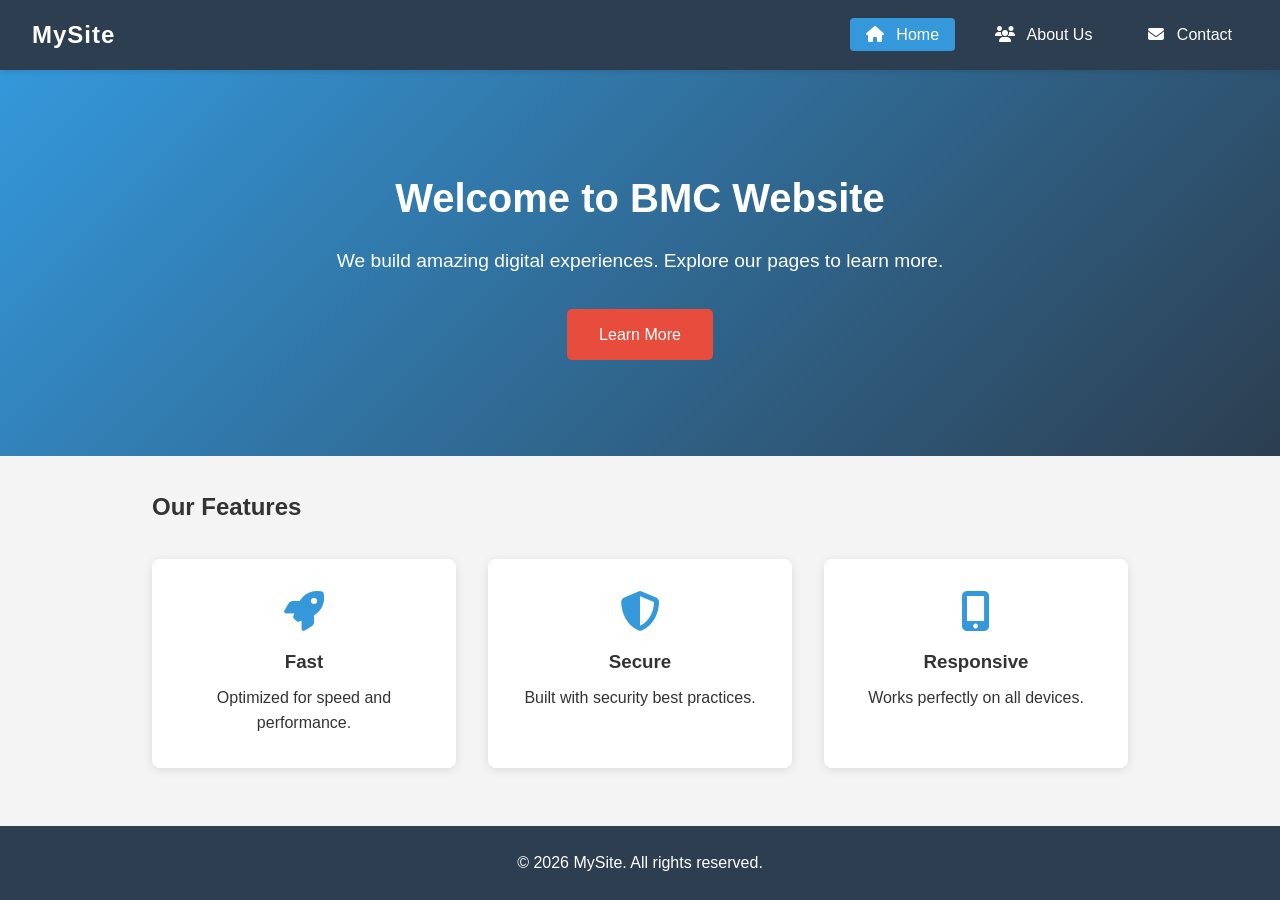
==== index.html @ c235a570 "Initial commit" ====
<!DOCTYPE html>
<html lang="en">
<head>
    <meta charset="UTF-8">
    <meta name="viewport" content="width=device-width, initial-scale=1.0">
    <title>Home | Web App</title>
    <link rel="stylesheet" href="style.css">
    <link rel="stylesheet" href="https://cdnjs.cloudflare.com/ajax/libs/font-awesome/6.4.0/css/all.min.css">
</head>
<body>

    <nav class="navbar">
        <div class="logo">MySite</div>
        <ul class="nav-links">
            <li><a href="index.html" class="active"><i class="fas fa-home"></i> Home</a></li>
            <li><a href="about.html"><i class="fas fa-users"></i> About Us</a></li>
            <li><a href="contact.html"><i class="fas fa-envelope"></i> Contact</a></li>
        </ul>
        <div class="hamburger">
            <i class="fas fa-bars"></i>
        </div>
    </nav>

    <!-- Hero Section -->
    <header class="hero">
        <div class="hero-content">
            <h1>Welcome to BMC Website</h1>
            <p>We build amazing digital experiences. Explore our pages to learn more.</p>
            <a href="about.html" class="btn">Learn More</a>
        </div>
    </header>

    <section class="container">
        <h2>Our Features</h2>
        <div class="features">
            <div class="feature-card">
                <i class="fas fa-rocket"></i>
                <h3>Fast</h3>
                <p>Optimized for speed and performance.</p>
            </div>
            <div class="feature-card">
                <i class="fas fa-shield-alt"></i>
                <h3>Secure</h3>
                <p>Built with security best practices.</p>
            </div>
            <div class="feature-card">
                <i class="fas fa-mobile-alt"></i>
                <h3>Responsive</h3>
                <p>Works perfectly on all devices.</p>
            </div>
        </div>
    </section>

    <footer>
        <p>&copy; 2026 MySite. All rights reserved.</p>
    </footer>

    <script src="script.js"></script>
</body>
</html>
---- style.css ----
/* --- Reset & Base Styles --- */
* {
    margin: 0;
    padding: 0;
    box-sizing: border-box;
}

body {
    font-family: 'Segoe UI', Tahoma, Geneva, Verdana, sans-serif;
    line-height: 1.6;
    color: #333;
    background-color: #f4f4f4;
    display: flex;
    flex-direction: column;
    min-height: 100vh;
}

/* --- Navigation Bar (Flexbox) --- */
.navbar {
    display: flex;
    justify-content: space-between;
    align-items: center;
    background-color: #2c3e50;
    color: #fff;
    padding: 1rem 2rem;
    position: sticky;
    top: 0;
    z-index: 1000;
    box-shadow: 0 2px 5px rgba(0,0,0,0.1);
}

.logo {
    font-size: 1.5rem;
    font-weight: bold;
    letter-spacing: 1px;
}

.nav-links {
    display: flex;
    list-style: none;
    gap: 1.5rem;
}

.nav-links a {
    color: #fff;
    text-decoration: none;
    font-size: 1rem;
    transition: color 0.3s ease;
    padding: 0.5rem 1rem;
    border-radius: 4px;
}

.nav-links a:hover,
.nav-links a.active {
    background-color: #3498db;
    color: #fff;
}

.nav-links i {
    margin-right: 8px;
}

.hamburger {
    display: none;
    cursor: pointer;
    font-size: 1.5rem;
}

/* --- Hero Section --- */
.hero {
    background: linear-gradient(135deg, #3498db, #2c3e50);
    color: #fff;
    text-align: center;
    padding: 6rem 2rem;
}

.hero h1 {
    font-size: 2.5rem;
    margin-bottom: 1rem;
}

.hero p {
    font-size: 1.2rem;
    margin-bottom: 2rem;
}

.btn {
    display: inline-block;
    background-color: #e74c3c;
    color: #fff;
    padding: 0.8rem 2rem;
    text-decoration: none;
    border-radius: 5px;
    border: none;
    font-size: 1rem;
    cursor: pointer;
    transition: background 0.3s ease;
}

.btn:hover {
    background-color: #c0392b;
}

/* --- Main Container & Layout (Flexbox/Grid) --- */
.container {
    max-width: 1100px;
    margin: 2rem auto;
    padding: 0 2rem;
    flex: 1; /* Pushes footer down */
}

.container h1 {
    text-align: center;
    margin-bottom: 1rem;
    color: #2c3e50;
}

.lead {
    text-align: center;
    margin-bottom: 2rem;
    color: #555;
}

.features {
    display: flex;
    justify-content: space-between;
    gap: 2rem;
    margin-top: 2rem;
}

.feature-card {
    background: #fff;
    padding: 2rem;
    border-radius: 8px;
    box-shadow: 0 2px 10px rgba(0,0,0,0.1);
    text-align: center;
    flex: 1;
    transition: transform 0.3s ease;
}

.feature-card:hover {
    transform: translateY(-5px);
}

.feature-card i {
    font-size: 2.5rem;
    color: #3498db;
    margin-bottom: 1rem;
}

.feature-card h3 {
    margin-bottom: 0.5rem;
}

/* --- Team Grid (CSS Grid) --- */
.team-grid {
    display: grid;
    grid-template-columns: repeat(auto-fit, minmax(200px, 1fr));
    gap: 2rem;
    margin-top: 2rem;
}

.team-member {
    background: #fff;
    padding: 2rem;
    border-radius: 8px;
    box-shadow: 0 2px 10px rgba(0,0,0,0.1);
    text-align: center;
}

.team-member i {
    font-size: 4rem;
    color: #2c3e50;
    margin-bottom: 1rem;
}

/* --- Contact Form --- */
.contact-form {
    max-width: 600px;
    margin: 0 auto;
    background: #fff;
    padding: 2rem;
    border-radius: 8px;
    box-shadow: 0 2px 10px rgba(0,0,0,0.1);
}

.form-group {
    margin-bottom: 1.5rem;
}

.form-group label {
    display: block;
    margin-bottom: 0.5rem;
    font-weight: bold;
}

.form-group label i {
    margin-right: 8px;
    color: #3498db;
}

.form-group input,
.form-group textarea {
    width: 100%;
    padding: 0.8rem;
    border: 1px solid #ddd;
    border-radius: 4px;
    font-size: 1rem;
}

.form-group input:focus,
.form-group textarea:focus {
    outline: none;
    border-color: #3498db;
    box-shadow: 0 0 5px rgba(52, 152, 219, 0.3);
}

.status-message {
    margin-top: 1rem;
    text-align: center;
    font-weight: bold;
}

.status-message.success {
    color: #27ae60;
}

.status-message.error {
    color: #e74c3c;
}

/* --- Footer --- */
footer {
    background-color: #2c3e50;
    color: #fff;
    text-align: center;
    padding: 1.5rem;
    margin-top: auto;
}

/* --- Responsive Design --- */
@media (max-width: 768px) {
    .nav-links {
        display: none;
        flex-direction: column;
        width: 100%;
        background-color: #2c3e50;
        position: absolute;
        top: 60px;
        left: 0;
        padding: 1rem 0;
        text-align: center;
    }

    .nav-links.active {
        display: flex;
    }

    .hamburger {
        display: block;
    }

    .features {
        flex-direction: column;
    }
}
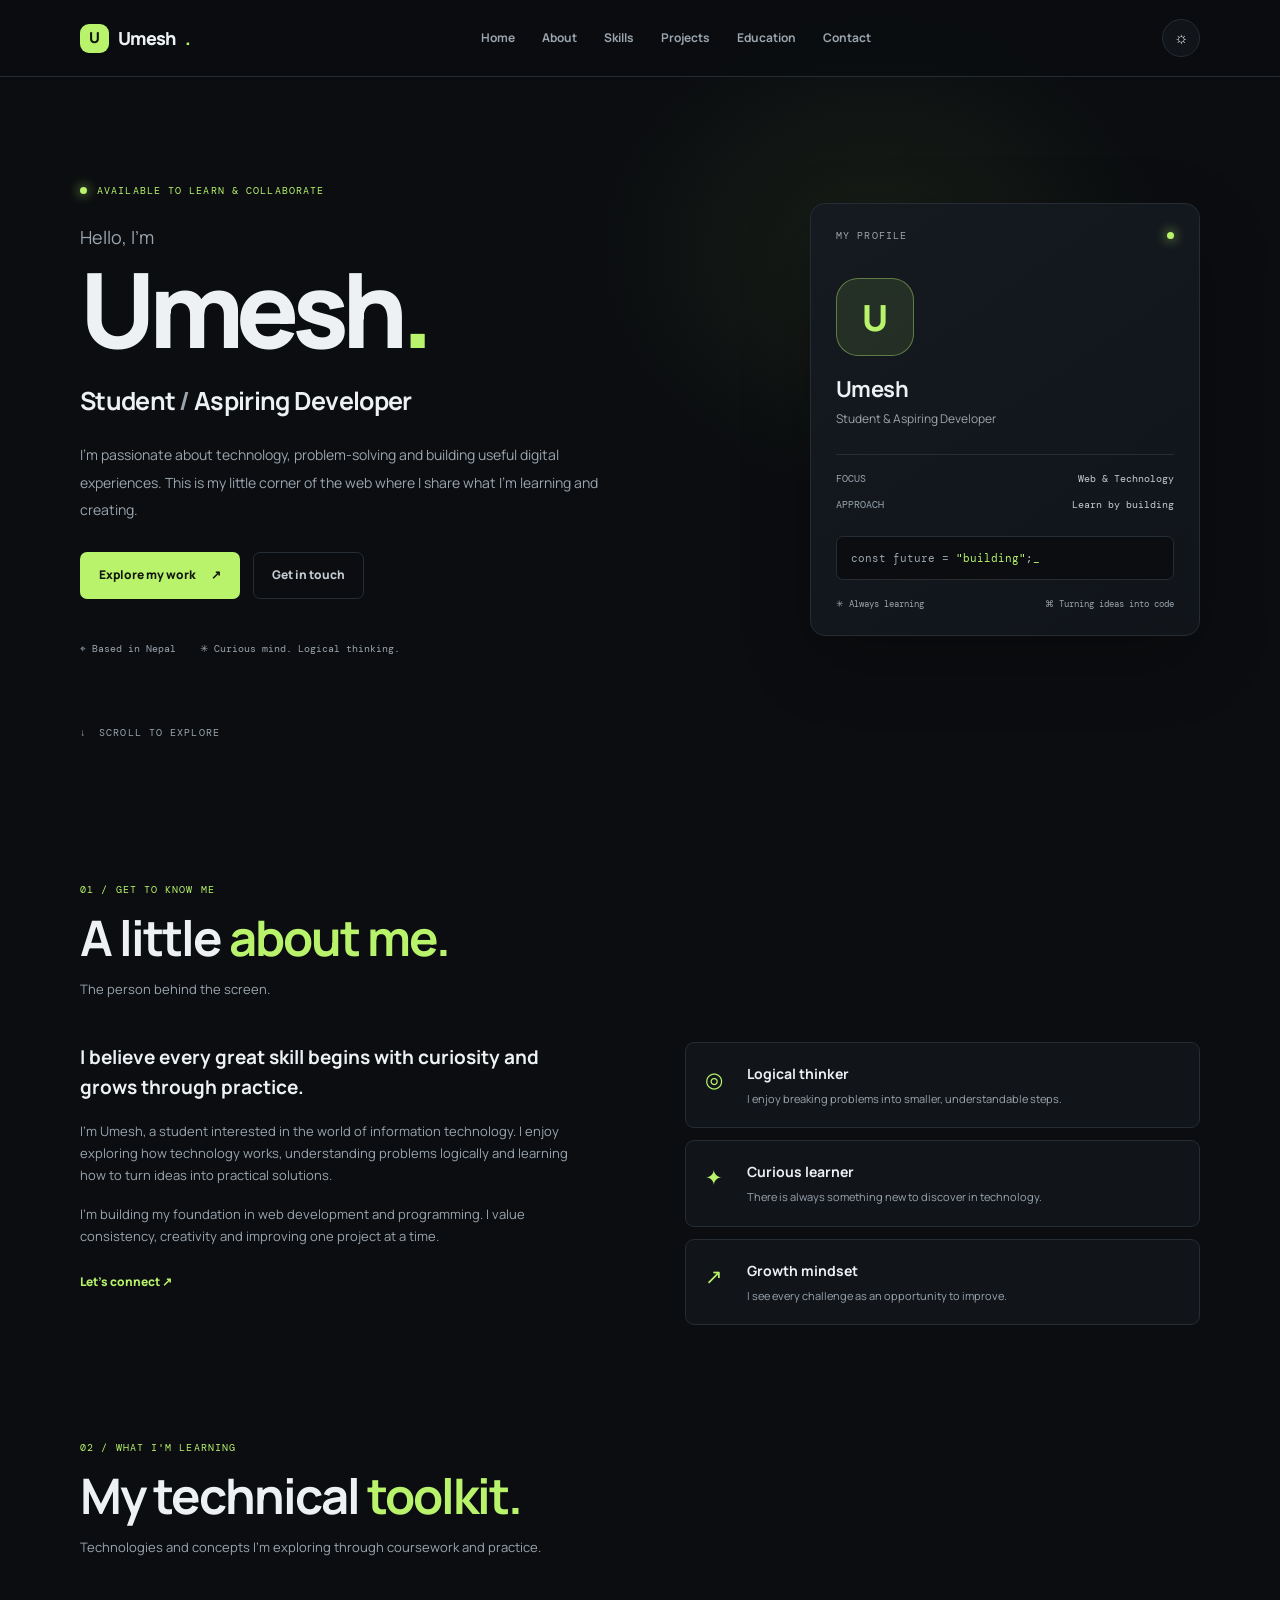
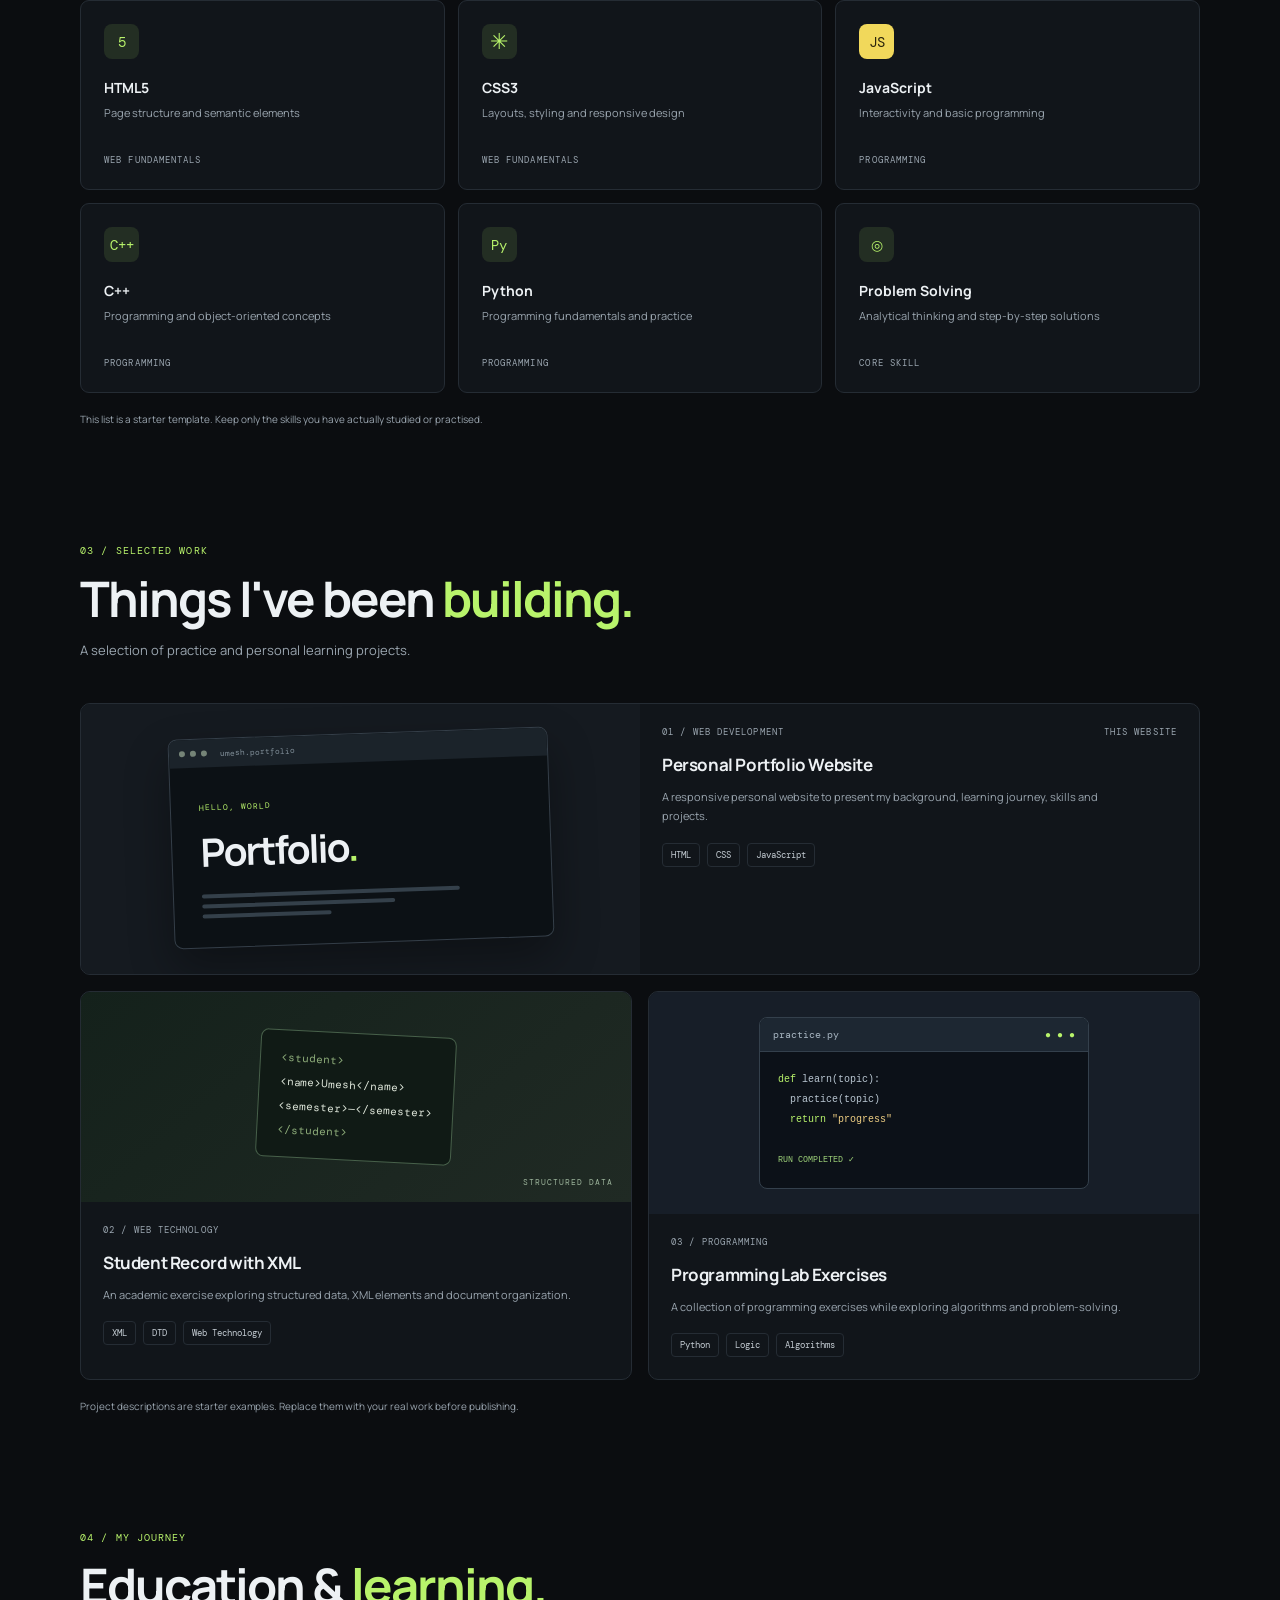
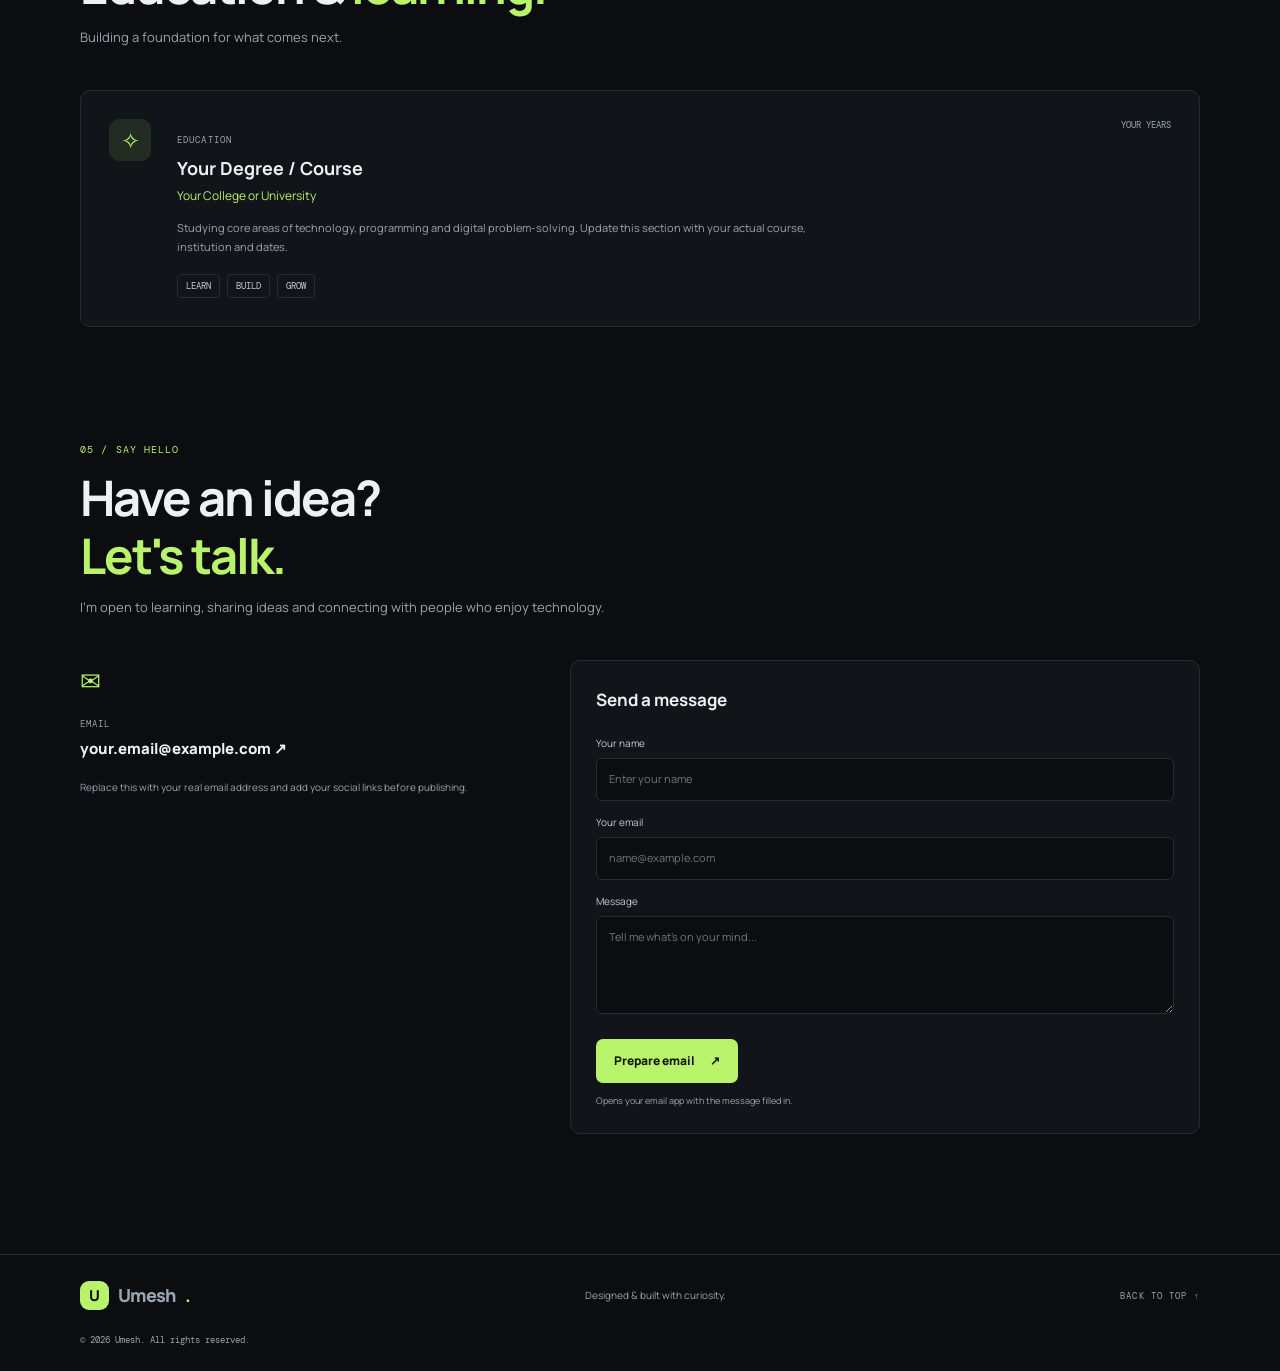
==== commit a2068417: "Initial commit" ====
--- a/index.html
+++ b/index.html
@@ -1,60 +1,124 @@
 <!DOCTYPE html>
 <html lang="en">
 <head>
-    <meta charset="UTF-8">
-    <meta name="viewport" content="width=device-width, initial-scale=1.0">
-    <title>Home | Web App</title>
-    <link rel="stylesheet" href="style.css">
-    <link rel="stylesheet" href="https://cdnjs.cloudflare.com/ajax/libs/font-awesome/6.4.0/css/all.min.css">
+  <meta charset="UTF-8">
+  <meta name="viewport" content="width=device-width, initial-scale=1.0">
+  <meta name="description" content="Umesh's personal portfolio — student, creator and aspiring developer.">
+  <title>Umesh | Personal Portfolio</title>
+  <link rel="preconnect" href="https://fonts.googleapis.com">
+  <link rel="preconnect" href="https://fonts.gstatic.com" crossorigin>
+  <link href="https://fonts.googleapis.com/css2?family=DM+Mono:wght@400;500&family=Manrope:wght@400;500;600;700;800&display=swap" rel="stylesheet">
+  <link rel="stylesheet" href="style.css">
+  <script src="script.js" defer></script>
 </head>
 <body>
+  <div class="page-glow"></div>
+  <header class="site-header">
+    <nav class="nav container" aria-label="Main navigation">
+      <a class="brand" href="#home"><span class="brand-mark">U</span> Umesh<span class="brand-dot">.</span></a>
+      <button class="menu-toggle" id="menuToggle" aria-label="Open navigation" aria-expanded="false">☰</button>
+      <div class="nav-links" id="navLinks">
+        <a href="#home">Home</a><a href="#about">About</a><a href="#skills">Skills</a>
+        <a href="#projects">Projects</a><a href="#education">Education</a><a href="#contact">Contact</a>
+      </div>
+      <button class="theme-toggle" id="themeToggle" aria-label="Toggle color theme">☼</button>
+    </nav>
+  </header>
 
-    <nav class="navbar">
-        <div class="logo">MySite</div>
-        <ul class="nav-links">
-            <li><a href="index.html" class="active"><i class="fas fa-home"></i> Home</a></li>
-            <li><a href="about.html"><i class="fas fa-users"></i> About Us</a></li>
-            <li><a href="contact.html"><i class="fas fa-envelope"></i> Contact</a></li>
-        </ul>
-        <div class="hamburger">
-            <i class="fas fa-bars"></i>
+  <main>
+    <section class="hero section container" id="home">
+      <div class="hero-copy">
+        <p class="eyebrow"><span class="status-dot"></span> AVAILABLE TO LEARN & COLLABORATE</p>
+        <p class="hello">Hello, I'm</p>
+        <h1>Umesh<span class="accent">.</span></h1>
+        <h2>Student <span class="muted">/</span> Aspiring Developer</h2>
+        <p class="hero-description">I'm passionate about technology, problem-solving and building useful digital experiences. This is my little corner of the web where I share what I'm learning and creating.</p>
+        <div class="hero-actions">
+          <a class="button button-primary" href="#projects">Explore my work <span>↗</span></a>
+          <a class="button button-quiet" href="#contact">Get in touch</a>
         </div>
-    </nav>
-
-    <!-- Hero Section -->
-    <header class="hero">
-        <div class="hero-content">
-            <h1>Welcome to BMC Website</h1>
-            <p>We build amazing digital experiences. Explore our pages to learn more.</p>
-            <a href="about.html" class="btn">Learn More</a>
-        </div>
-    </header>
-
-    <section class="container">
-        <h2>Our Features</h2>
-        <div class="features">
-            <div class="feature-card">
-                <i class="fas fa-rocket"></i>
-                <h3>Fast</h3>
-                <p>Optimized for speed and performance.</p>
-            </div>
-            <div class="feature-card">
-                <i class="fas fa-shield-alt"></i>
-                <h3>Secure</h3>
-                <p>Built with security best practices.</p>
-            </div>
-            <div class="feature-card">
-                <i class="fas fa-mobile-alt"></i>
-                <h3>Responsive</h3>
-                <p>Works perfectly on all devices.</p>
-            </div>
-        </div>
+        <div class="hero-meta"><span>⌖ Based in Nepal</span><span>✳ Curious mind. Logical thinking.</span></div>
+      </div>
+      <div class="profile-card">
+        <div class="card-top"><span>MY PROFILE</span><span class="live-dot"></span></div>
+        <div class="avatar">U</div>
+        <h3>Umesh</h3><p class="profile-role">Student & Aspiring Developer</p>
+        <div class="profile-rule"></div>
+        <div class="profile-detail"><span>FOCUS</span><strong>Web & Technology</strong></div>
+        <div class="profile-detail"><span>APPROACH</span><strong>Learn by building</strong></div>
+        <div class="code-note"><span class="code-muted">const future = </span><span class="code-green">"building"</span><span>;</span><i>_</i></div>
+        <div class="profile-footer"><span>✳ Always learning</span><span>⌘ Turning ideas into code</span></div>
+      </div>
+      <a class="scroll-cue" href="#about">↓ <span>SCROLL TO EXPLORE</span></a>
     </section>
 
-    <footer>
-        <p>&copy; 2026 MySite. All rights reserved.</p>
-    </footer>
+    <section class="section container" id="about">
+      <div class="section-heading"><p class="eyebrow">01 / GET TO KNOW ME</p><h2>A little <span class="accent">about me.</span></h2><p class="section-subtitle">The person behind the screen.</p></div>
+      <div class="about-grid">
+        <div class="about-copy"><p class="lead">I believe every great skill begins with curiosity and grows through practice.</p>
+          <p>I'm Umesh, a student interested in the world of information technology. I enjoy exploring how technology works, understanding problems logically and learning how to turn ideas into practical solutions.</p>
+          <p>I'm building my foundation in web development and programming. I value consistency, creativity and improving one project at a time.</p>
+          <a class="text-link" href="#contact">Let's connect ↗</a>
+        </div>
+        <div class="values">
+          <article class="value-card"><span class="value-icon">◎</span><div><h3>Logical thinker</h3><p>I enjoy breaking problems into smaller, understandable steps.</p></div></article>
+          <article class="value-card"><span class="value-icon">✦</span><div><h3>Curious learner</h3><p>There is always something new to discover in technology.</p></div></article>
+          <article class="value-card"><span class="value-icon">↗</span><div><h3>Growth mindset</h3><p>I see every challenge as an opportunity to improve.</p></div></article>
+        </div>
+      </div>
+    </section>
 
-    <script src="script.js"></script>
+    <section class="section container" id="skills">
+      <div class="section-heading"><p class="eyebrow">02 / WHAT I'M LEARNING</p><h2>My technical <span class="accent">toolkit.</span></h2><p class="section-subtitle">Technologies and concepts I'm exploring through coursework and practice.</p></div>
+      <div class="skills-grid">
+        <article class="skill-card"><span class="skill-symbol">5</span><h3>HTML5</h3><p>Page structure and semantic elements</p><span class="skill-type">WEB FUNDAMENTALS</span></article>
+        <article class="skill-card"><span class="skill-symbol css-symbol">✳</span><h3>CSS3</h3><p>Layouts, styling and responsive design</p><span class="skill-type">WEB FUNDAMENTALS</span></article>
+        <article class="skill-card"><span class="skill-symbol js-symbol">JS</span><h3>JavaScript</h3><p>Interactivity and basic programming</p><span class="skill-type">PROGRAMMING</span></article>
+        <article class="skill-card"><span class="skill-symbol">C++</span><h3>C++</h3><p>Programming and object-oriented concepts</p><span class="skill-type">PROGRAMMING</span></article>
+        <article class="skill-card"><span class="skill-symbol">Py</span><h3>Python</h3><p>Programming fundamentals and practice</p><span class="skill-type">PROGRAMMING</span></article>
+        <article class="skill-card"><span class="skill-symbol">◎</span><h3>Problem Solving</h3><p>Analytical thinking and step-by-step solutions</p><span class="skill-type">CORE SKILL</span></article>
+      </div>
+      <p class="small-note">This list is a starter template. Keep only the skills you have actually studied or practised.</p>
+    </section>
+
+    <section class="section container" id="projects">
+      <div class="section-heading"><p class="eyebrow">03 / SELECTED WORK</p><h2>Things I've been <span class="accent">building.</span></h2><p class="section-subtitle">A selection of practice and personal learning projects.</p></div>
+      <div class="projects-grid">
+        <article class="project-card project-feature">
+          <div class="project-visual portfolio-visual"><div class="visual-window"><div class="window-bar"><i></i><i></i><i></i><span>umesh.portfolio</span></div><div class="visual-content"><span>HELLO, WORLD</span><strong>Portfolio<span class="accent">.</span></strong><div class="visual-lines"><i></i><i></i><i></i></div></div></div></div>
+          <div class="project-info"><div class="project-kicker"><span>01 / WEB DEVELOPMENT</span><span>THIS WEBSITE</span></div><h3>Personal Portfolio Website</h3><p>A responsive personal website to present my background, learning journey, skills and projects.</p><div class="tags"><span>HTML</span><span>CSS</span><span>JavaScript</span></div></div>
+        </article>
+        <article class="project-card">
+          <div class="project-visual data-visual"><div class="data-sheet"><span>&lt;student&gt;</span><b>&lt;name&gt;Umesh&lt;/name&gt;</b><b>&lt;semester&gt;—&lt;/semester&gt;</b><span>&lt;/student&gt;</span></div><span class="visual-label">STRUCTURED DATA</span></div>
+          <div class="project-info"><div class="project-kicker"><span>02 / WEB TECHNOLOGY</span></div><h3>Student Record with XML</h3><p>An academic exercise exploring structured data, XML elements and document organization.</p><div class="tags"><span>XML</span><span>DTD</span><span>Web Technology</span></div></div>
+        </article>
+        <article class="project-card">
+          <div class="project-visual code-visual"><div class="terminal"><div class="terminal-head">practice.py <span>● ● ●</span></div><code><em>def</em> learn(topic):<br>&nbsp;&nbsp;practice(topic)<br>&nbsp;&nbsp;<em>return</em> <b>"progress"</b><br><br><small>RUN COMPLETED ✓</small></code></div></div>
+          <div class="project-info"><div class="project-kicker"><span>03 / PROGRAMMING</span></div><h3>Programming Lab Exercises</h3><p>A collection of programming exercises while exploring algorithms and problem-solving.</p><div class="tags"><span>Python</span><span>Logic</span><span>Algorithms</span></div></div>
+        </article>
+      </div>
+      <p class="small-note">Project descriptions are starter examples. Replace them with your real work before publishing.</p>
+    </section>
+
+    <section class="section container" id="education">
+      <div class="section-heading"><p class="eyebrow">04 / MY JOURNEY</p><h2>Education & <span class="accent">learning.</span></h2><p class="section-subtitle">Building a foundation for what comes next.</p></div>
+      <article class="education-card"><div class="education-icon">✧</div><div><span class="skill-type">EDUCATION</span><h3>Your Degree / Course</h3><p class="education-place">Your College or University</p><p>Studying core areas of technology, programming and digital problem-solving. Update this section with your actual course, institution and dates.</p><div class="tags"><span>LEARN</span><span>BUILD</span><span>GROW</span></div></div><span class="education-date">YOUR YEARS</span></article>
+    </section>
+
+    <section class="section container contact-section" id="contact">
+      <div class="section-heading"><p class="eyebrow">05 / SAY HELLO</p><h2>Have an idea?<br><span class="accent">Let's talk.</span></h2><p class="section-subtitle">I'm open to learning, sharing ideas and connecting with people who enjoy technology.</p></div>
+      <div class="contact-grid">
+        <div class="contact-copy"><div class="mail-icon">✉</div><span class="skill-type">EMAIL</span><a class="email-link" href="mailto:your.email@example.com">your.email@example.com ↗</a><p class="small-note">Replace this with your real email address and add your social links before publishing.</p></div>
+        <form class="contact-form" id="contactForm"><h3>Send a message</h3>
+          <label for="name">Your name</label><input id="name" name="name" type="text" placeholder="Enter your name" required>
+          <label for="email">Your email</label><input id="email" name="email" type="email" placeholder="name@example.com" required>
+          <label for="message">Message</label><textarea id="message" name="message" rows="4" placeholder="Tell me what's on your mind..." required></textarea>
+          <button class="button button-primary" type="submit">Prepare email <span>↗</span></button><p class="form-note" id="formNote">Opens your email app with the message filled in.</p>
+        </form>
+      </div>
+    </section>
+  </main>
+
+  <footer class="footer"><div class="container footer-inner"><a class="brand" href="#home"><span class="brand-mark">U</span> Umesh<span class="brand-dot">.</span></a><span>Designed & built with curiosity.</span><a href="#home">BACK TO TOP ↑</a></div><div class="container copyright">© <span id="year"></span> Umesh. All rights reserved.</div></footer>
 </body>
 </html>
--- a/style.css
+++ b/style.css
@@ -1,266 +1,140 @@
-/* --- Reset & Base Styles --- */
-* {
-    margin: 0;
-    padding: 0;
-    box-sizing: border-box;
+ :root {
+  --bg:#0b0d10; --surface:#11151a; --surface-2:#151a20; --line:#252c34;
+  --text:#edf1f4; --muted:#9aa5af; --soft:#c4ccd3; --accent:#b8f36b;
+  --accent-2:#d8ff9f; --shadow:0 24px 70px rgba(0,0,0,.24);
 }
-
-body {
-    font-family: 'Segoe UI', Tahoma, Geneva, Verdana, sans-serif;
-    line-height: 1.6;
-    color: #333;
-    background-color: #f4f4f4;
-    display: flex;
-    flex-direction: column;
-    min-height: 100vh;
+[data-theme="light"] {
+  --bg:#f5f7f3; --surface:#fff; --surface-2:#edf1e9; --line:#dce3d7;
+  --text:#182018; --muted:#667166; --soft:#3f4b40; --accent:#5b8d23;
+  --accent-2:#416b13; --shadow:0 24px 70px rgba(30,50,20,.08);
 }
-
-/* --- Navigation Bar (Flexbox) --- */
-.navbar {
-    display: flex;
-    justify-content: space-between;
-    align-items: center;
-    background-color: #2c3e50;
-    color: #fff;
-    padding: 1rem 2rem;
-    position: sticky;
-    top: 0;
-    z-index: 1000;
-    box-shadow: 0 2px 5px rgba(0,0,0,0.1);
+*{box-sizing:border-box;margin:0;padding:0}
+html{scroll-behavior:smooth;scroll-padding-top:90px}
+body{background:var(--bg);color:var(--text);font-family:"Manrope",sans-serif;line-height:1.7;overflow-x:hidden;transition:background .25s,color .25s}
+a{color:inherit;text-decoration:none}
+button,input,textarea{font:inherit}
+.container{width:min(1120px,calc(100% - 48px));margin-inline:auto}
+.page-glow{position:absolute;z-index:-1;top:0;left:45%;width:600px;height:500px;background:radial-gradient(ellipse,rgba(184,243,107,.075),transparent 68%);pointer-events:none}
+.site-header{position:sticky;top:0;z-index:20;background:color-mix(in srgb,var(--bg) 86%,transparent);backdrop-filter:blur(16px);border-bottom:1px solid var(--line)}
+.nav{height:76px;display:flex;align-items:center;justify-content:space-between;gap:24px}
+.brand{font-size:18px;font-weight:800;letter-spacing:-.7px;display:flex;align-items:center;gap:9px}
+.brand-mark{width:29px;height:29px;border-radius:9px;background:var(--accent);color:#10150b;display:grid;place-items:center;font-size:15px}
+.brand-dot,.accent{color:var(--accent)}
+.nav-links{display:flex;gap:27px;color:var(--muted);font-size:12px;font-weight:700}
+.nav-links a:hover,.text-link:hover{color:var(--accent)}
+.theme-toggle,.menu-toggle{border:1px solid var(--line);background:var(--surface);color:var(--text);width:38px;height:38px;border-radius:50%;cursor:pointer}
+.menu-toggle{display:none;border-radius:10px}
+.section{padding-top:116px}
+.hero{min-height:690px;display:grid;grid-template-columns:1.15fr .85fr;align-items:center;gap:80px;position:relative;padding-top:95px;padding-bottom:100px}
+.eyebrow,.skill-type,.project-kicker,.card-top,.scroll-cue,.footer-inner>a:last-child{font:10px "DM Mono",monospace;letter-spacing:1.1px;color:var(--muted)}
+.eyebrow{display:flex;align-items:center;gap:10px;color:var(--accent);margin-bottom:25px}
+.status-dot,.live-dot{width:7px;height:7px;border-radius:50%;background:var(--accent);display:inline-block;box-shadow:0 0 12px var(--accent)}
+.hello{font-size:18px;color:var(--muted);margin-bottom:-10px}
+.hero h1{font-size:clamp(64px,9vw,104px);letter-spacing:-7px;line-height:1.25;font-weight:800}
+.hero h2{font-size:clamp(19px,2.4vw,25px);letter-spacing:-.7px;margin:7px 0 19px}
+.muted{color:var(--muted)}
+.hero-description{max-width:530px;color:var(--muted);font-size:14px;line-height:1.95}
+.hero-actions{display:flex;align-items:center;gap:13px;margin-top:29px}
+.button{display:inline-flex;align-items:center;justify-content:center;gap:15px;padding:12px 18px;border-radius:7px;font-size:12px;font-weight:800;cursor:pointer;border:1px solid transparent;transition:transform .2s,background .2s}
+.button:hover{transform:translateY(-2px)}
+.button-primary{background:var(--accent);color:#11170c}
+.button-primary:hover{background:var(--accent-2)}
+.button-quiet{border-color:var(--line);color:var(--soft)}
+.hero-meta{display:flex;gap:24px;flex-wrap:wrap;margin-top:43px;color:var(--muted);font:10px "DM Mono",monospace}
+.profile-card{max-width:390px;width:100%;justify-self:end;background:linear-gradient(145deg,var(--surface-2),var(--surface));border:1px solid var(--line);border-radius:15px;padding:25px;box-shadow:var(--shadow);position:relative}
+.card-top{display:flex;justify-content:space-between;align-items:center}
+.avatar{width:78px;height:78px;border:1px solid rgba(184,243,107,.4);background:rgba(184,243,107,.1);color:var(--accent);border-radius:22px;display:grid;place-items:center;font-size:36px;font-weight:800;margin:36px 0 15px}
+.profile-card h3{font-size:22px;letter-spacing:-.6px}
+.profile-role{font-size:12px;color:var(--muted)}
+.profile-rule{height:1px;background:var(--line);margin:25px 0 17px}
+.profile-detail{display:flex;justify-content:space-between;margin:13px 0;font:10px "DM Mono",monospace}
+.profile-detail span{color:var(--muted)}.profile-detail strong{font-weight:400;color:var(--soft)}
+.code-note{background:var(--bg);border:1px solid var(--line);border-radius:7px;padding:14px;margin-top:25px;font:11px "DM Mono",monospace;color:var(--soft)}
+.code-muted{color:var(--muted)}.code-green{color:var(--accent)}.code-note i{color:var(--accent);font-style:normal}
+.profile-footer{display:flex;justify-content:space-between;gap:8px;flex-wrap:wrap;margin-top:18px;color:var(--muted);font:9px "DM Mono",monospace}
+.scroll-cue{position:absolute;bottom:28px;left:0;display:flex;align-items:center;gap:12px}
+.section-heading{margin-bottom:42px}
+.section-heading h2{font-size:clamp(34px,5vw,49px);line-height:1.2;letter-spacing:-2px;margin:8px 0 10px}
+.section-heading .eyebrow{margin-bottom:13px}
+.section-subtitle{color:var(--muted);font-size:13px}
+.about-grid{display:grid;grid-template-columns:1fr 1fr;gap:90px}
+.about-copy p{color:var(--muted);font-size:13px;margin-bottom:17px;max-width:520px}
+.about-copy .lead{font-size:19px;color:var(--text);font-weight:700;line-height:1.6}
+.text-link{display:inline-block;color:var(--accent);font-size:12px;font-weight:800;margin-top:8px}
+.values{display:grid;gap:12px}
+.value-card{display:flex;gap:17px;align-items:flex-start;padding:19px;border:1px solid var(--line);border-radius:9px;background:var(--surface)}
+.value-icon{color:var(--accent);font-size:21px;width:25px}
+.value-card h3,.skill-card h3{font-size:14px;margin-bottom:4px}
+.value-card p,.skill-card p{font-size:11px;color:var(--muted)}
+.skills-grid{display:grid;grid-template-columns:repeat(3,1fr);gap:13px}
+.skill-card{padding:23px;border:1px solid var(--line);border-radius:9px;background:var(--surface);min-height:185px;transition:transform .2s,border-color .2s}
+.skill-card:hover,.project-card:hover{transform:translateY(-4px);border-color:color-mix(in srgb,var(--accent) 45%,var(--line))}
+.skill-symbol{width:35px;height:35px;display:grid;place-items:center;border-radius:8px;background:rgba(184,243,107,.11);color:var(--accent);font:14px "DM Mono",monospace;margin-bottom:17px}
+.css-symbol{font-size:22px}.js-symbol{background:#f1d85b;color:#29230b}
+.skill-card h3{font-size:14px}.skill-card p{min-height:35px}
+.skill-type{display:block;font-size:9px;margin-top:15px}
+.small-note{font-size:10px;color:var(--muted);margin-top:18px}
+.projects-grid{display:grid;grid-template-columns:1fr 1fr;gap:16px}
+.project-card{background:var(--surface);border:1px solid var(--line);border-radius:10px;overflow:hidden;transition:transform .2s,border-color .2s}
+.project-feature{grid-column:span 2;display:grid;grid-template-columns:1fr 1fr}
+.project-visual{min-height:210px;display:grid;place-items:center;background:var(--surface-2);padding:25px;overflow:hidden}
+.project-feature .project-visual{min-height:270px}
+.visual-window{width:90%;max-width:380px;border:1px solid #343e48;background:#0c1115;border-radius:9px;overflow:hidden;transform:rotate(-2deg);box-shadow:0 20px 45px #0005}
+.window-bar{height:28px;background:#1b232a;display:flex;align-items:center;gap:5px;padding:0 10px;color:#82909a;font:8px "DM Mono",monospace}
+.window-bar i{width:6px;height:6px;border-radius:50%;background:#758477}.window-bar span{margin-left:8px}
+.visual-content{padding:24px 28px 29px;color:#edf1f4}
+.visual-content>span{font:8px "DM Mono",monospace;color:#b8f36b;letter-spacing:1px}
+.visual-content strong{display:block;font-size:39px;letter-spacing:-2px}
+.visual-lines{display:grid;gap:6px;margin-top:10px}.visual-lines i{height:4px;background:#34404a;border-radius:3px;width:80%}.visual-lines i:nth-child(2){width:60%}.visual-lines i:nth-child(3){width:40%}
+.data-visual{background:linear-gradient(140deg,#14211b,#202a24);color:#b8f36b;position:relative}
+.data-sheet{display:grid;gap:10px;padding:20px;border:1px solid #47604a;border-radius:8px;background:#101a15;font:11px "DM Mono",monospace;transform:rotate(3deg)}
+.data-sheet b{font-weight:400;color:#e0e8dc}.data-sheet span{color:#8fae7b}
+.visual-label{position:absolute;bottom:15px;right:18px;font:8px "DM Mono",monospace;color:#9bb39a;letter-spacing:1px}
+.code-visual{background:#171e28}
+.terminal{width:100%;max-width:330px;background:#0c1118;border:1px solid #34404c;border-radius:8px;overflow:hidden;color:#b8c5d0;font:10px "DM Mono",monospace}
+.terminal-head{padding:10px 13px;background:#1d2732;color:#a8b6c2;border-bottom:1px solid #34404c}.terminal-head span{float:right;color:#b8f36b}
+.terminal code{display:block;padding:18px;line-height:2}.terminal em{color:#b8f36b;font-style:normal}.terminal b{color:#f0cf83;font-weight:400}.terminal small{color:#9ccf78}
+.project-info{padding:22px}
+.project-kicker{display:flex;justify-content:space-between;gap:10px;font-size:9px}
+.project-info h3{font-size:17px;margin:13px 0 7px;letter-spacing:-.4px}
+.project-info p{color:var(--muted);font-size:11px;line-height:1.8;max-width:480px}
+.tags{display:flex;gap:7px;flex-wrap:wrap;margin-top:17px}
+.tags span{font:9px "DM Mono",monospace;color:var(--soft);border:1px solid var(--line);padding:5px 8px;border-radius:4px}
+.education-card{border:1px solid var(--line);background:var(--surface);border-radius:10px;padding:28px;display:grid;grid-template-columns:48px 1fr auto;gap:20px;align-items:start}
+.education-icon{width:42px;height:42px;display:grid;place-items:center;border-radius:10px;background:rgba(184,243,107,.1);color:var(--accent);font-size:23px}
+.education-card h3{font-size:18px;margin:7px 0 2px}
+.education-place{font-size:12px;color:var(--accent);margin-bottom:13px}
+.education-card p:not(.education-place){font-size:11px;color:var(--muted);max-width:650px}
+.education-date{font:9px "DM Mono",monospace;color:var(--muted)}
+.contact-section{padding-bottom:120px}
+.contact-grid{display:grid;grid-template-columns:.8fr 1.2fr;gap:70px}
+.mail-icon{font-size:25px;color:var(--accent);margin-bottom:15px}
+.email-link{display:block;font-size:15px;font-weight:800;margin-top:6px}
+.contact-form{background:var(--surface);border:1px solid var(--line);border-radius:10px;padding:25px}
+.contact-form h3{font-size:17px;margin-bottom:20px}
+.contact-form label{display:block;font-size:10px;color:var(--soft);margin:13px 0 6px}
+.contact-form input,.contact-form textarea{width:100%;background:var(--bg);border:1px solid var(--line);border-radius:6px;padding:11px 12px;color:var(--text);font-size:11px;outline:none;resize:vertical}
+.contact-form input:focus,.contact-form textarea:focus{border-color:var(--accent)}
+.contact-form button{margin-top:16px;border:0}
+.form-note{font-size:9px;color:var(--muted);margin-top:10px}
+.footer{border-top:1px solid var(--line);padding:25px 0;color:var(--muted)}
+.footer-inner{display:flex;justify-content:space-between;align-items:center;gap:15px}
+.footer-inner>span{font-size:10px}.footer-inner>a:last-child{font-size:9px}
+.copyright{font:9px "DM Mono",monospace;margin-top:23px}
+@media(max-width:800px){
+ .nav-links{gap:14px;font-size:10px}.hero{gap:35px}.about-grid{gap:35px}
+ .skills-grid{grid-template-columns:repeat(2,1fr)}
 }
-
-.logo {
-    font-size: 1.5rem;
-    font-weight: bold;
-    letter-spacing: 1px;
+@media(max-width:640px){
+ .container{width:min(100% - 34px,520px)}.nav{height:66px}.menu-toggle{display:block;margin-left:auto}
+ .nav-links{display:none;position:absolute;top:65px;left:0;right:0;padding:18px 24px 22px;background:var(--surface);border-bottom:1px solid var(--line);flex-direction:column;gap:15px}
+ .nav-links.open{display:flex}.theme-toggle{width:36px;height:36px}
+ .hero{grid-template-columns:1fr;min-height:auto;padding-top:76px;padding-bottom:90px;gap:48px}
+ .hero h1{font-size:76px}.profile-card{justify-self:start;max-width:100%}.scroll-cue{bottom:25px}
+ .section{padding-top:82px}.about-grid,.contact-grid{grid-template-columns:1fr;gap:30px}
+ .skills-grid{gap:9px}.skill-card{padding:16px;min-height:175px}
+ .projects-grid{grid-template-columns:1fr}.project-feature{grid-column:auto;grid-template-columns:1fr}
+ .project-feature .project-visual{min-height:220px}.education-card{grid-template-columns:42px 1fr}.education-date{grid-column:2}
+ .contact-section{padding-bottom:85px}.footer-inner{flex-wrap:wrap}.footer-inner>span{order:3;width:100%}
 }
-
-.nav-links {
-    display: flex;
-    list-style: none;
-    gap: 1.5rem;
-}
-
-.nav-links a {
-    color: #fff;
-    text-decoration: none;
-    font-size: 1rem;
-    transition: color 0.3s ease;
-    padding: 0.5rem 1rem;
-    border-radius: 4px;
-}
-
-.nav-links a:hover,
-.nav-links a.active {
-    background-color: #3498db;
-    color: #fff;
-}
-
-.nav-links i {
-    margin-right: 8px;
-}
-
-.hamburger {
-    display: none;
-    cursor: pointer;
-    font-size: 1.5rem;
-}
-
-/* --- Hero Section --- */
-.hero {
-    background: linear-gradient(135deg, #3498db, #2c3e50);
-    color: #fff;
-    text-align: center;
-    padding: 6rem 2rem;
-}
-
-.hero h1 {
-    font-size: 2.5rem;
-    margin-bottom: 1rem;
-}
-
-.hero p {
-    font-size: 1.2rem;
-    margin-bottom: 2rem;
-}
-
-.btn {
-    display: inline-block;
-    background-color: #e74c3c;
-    color: #fff;
-    padding: 0.8rem 2rem;
-    text-decoration: none;
-    border-radius: 5px;
-    border: none;
-    font-size: 1rem;
-    cursor: pointer;
-    transition: background 0.3s ease;
-}
-
-.btn:hover {
-    background-color: #c0392b;
-}
-
-/* --- Main Container & Layout (Flexbox/Grid) --- */
-.container {
-    max-width: 1100px;
-    margin: 2rem auto;
-    padding: 0 2rem;
-    flex: 1; /* Pushes footer down */
-}
-
-.container h1 {
-    text-align: center;
-    margin-bottom: 1rem;
-    color: #2c3e50;
-}
-
-.lead {
-    text-align: center;
-    margin-bottom: 2rem;
-    color: #555;
-}
-
-.features {
-    display: flex;
-    justify-content: space-between;
-    gap: 2rem;
-    margin-top: 2rem;
-}
-
-.feature-card {
-    background: #fff;
-    padding: 2rem;
-    border-radius: 8px;
-    box-shadow: 0 2px 10px rgba(0,0,0,0.1);
-    text-align: center;
-    flex: 1;
-    transition: transform 0.3s ease;
-}
-
-.feature-card:hover {
-    transform: translateY(-5px);
-}
-
-.feature-card i {
-    font-size: 2.5rem;
-    color: #3498db;
-    margin-bottom: 1rem;
-}
-
-.feature-card h3 {
-    margin-bottom: 0.5rem;
-}
-
-/* --- Team Grid (CSS Grid) --- */
-.team-grid {
-    display: grid;
-    grid-template-columns: repeat(auto-fit, minmax(200px, 1fr));
-    gap: 2rem;
-    margin-top: 2rem;
-}
-
-.team-member {
-    background: #fff;
-    padding: 2rem;
-    border-radius: 8px;
-    box-shadow: 0 2px 10px rgba(0,0,0,0.1);
-    text-align: center;
-}
-
-.team-member i {
-    font-size: 4rem;
-    color: #2c3e50;
-    margin-bottom: 1rem;
-}
-
-/* --- Contact Form --- */
-.contact-form {
-    max-width: 600px;
-    margin: 0 auto;
-    background: #fff;
-    padding: 2rem;
-    border-radius: 8px;
-    box-shadow: 0 2px 10px rgba(0,0,0,0.1);
-}
-
-.form-group {
-    margin-bottom: 1.5rem;
-}
-
-.form-group label {
-    display: block;
-    margin-bottom: 0.5rem;
-    font-weight: bold;
-}
-
-.form-group label i {
-    margin-right: 8px;
-    color: #3498db;
-}
-
-.form-group input,
-.form-group textarea {
-    width: 100%;
-    padding: 0.8rem;
-    border: 1px solid #ddd;
-    border-radius: 4px;
-    font-size: 1rem;
-}
-
-.form-group input:focus,
-.form-group textarea:focus {
-    outline: none;
-    border-color: #3498db;
-    box-shadow: 0 0 5px rgba(52, 152, 219, 0.3);
-}
-
-.status-message {
-    margin-top: 1rem;
-    text-align: center;
-    font-weight: bold;
-}
-
-.status-message.success {
-    color: #27ae60;
-}
-
-.status-message.error {
-    color: #e74c3c;
-}
-
-/* --- Footer --- */
-footer {
-    background-color: #2c3e50;
-    color: #fff;
-    text-align: center;
-    padding: 1.5rem;
-    margin-top: auto;
-}
-
-/* --- Responsive Design --- */
-@media (max-width: 768px) {
-    .nav-links {
-        display: none;
-        flex-direction: column;
-        width: 100%;
-        background-color: #2c3e50;
-        position: absolute;
-        top: 60px;
-        left: 0;
-        padding: 1rem 0;
-        text-align: center;
-    }
-
-    .nav-links.active {
-        display: flex;
-    }
-
-    .hamburger {
-        display: block;
-    }
-
-    .features {
-        flex-direction: column;
-    }
-}+@media(prefers-reduced-motion:reduce){html{scroll-behavior:auto}*,*::before,*::after{transition:none!important}}
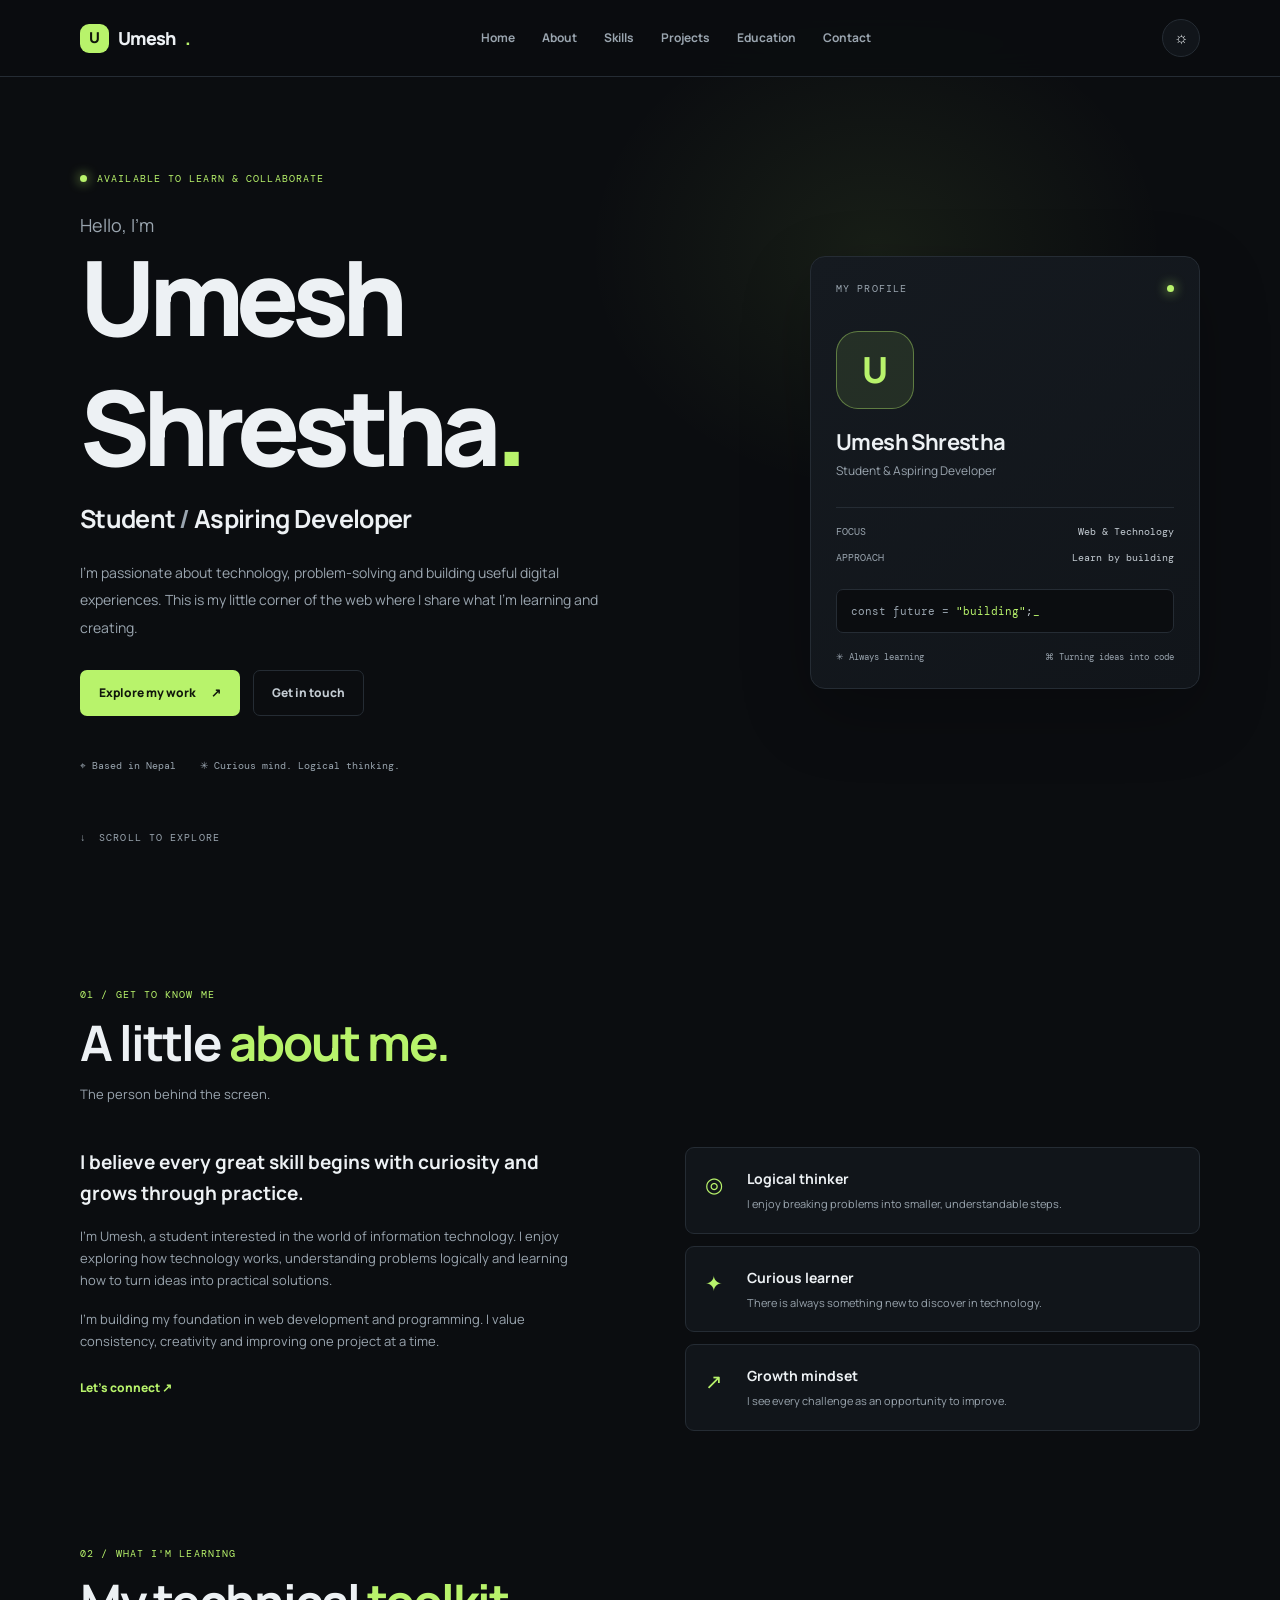
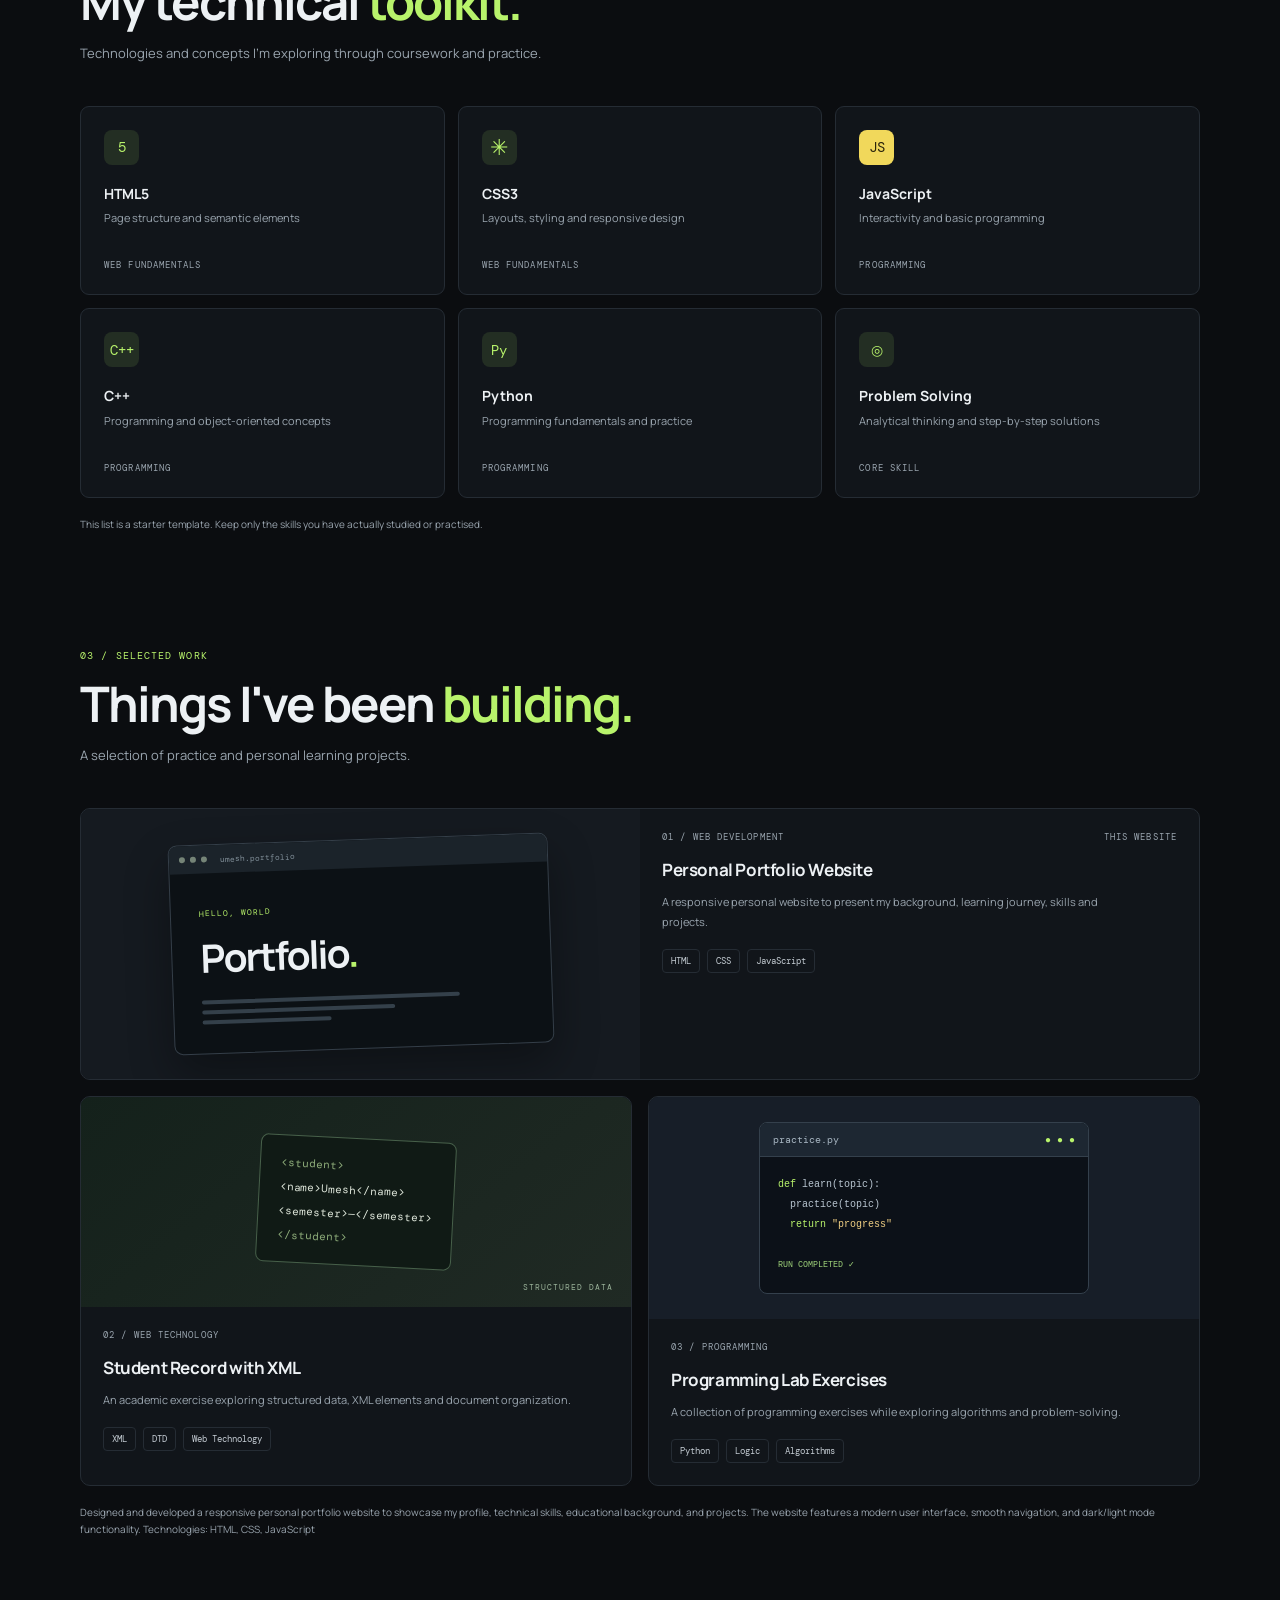
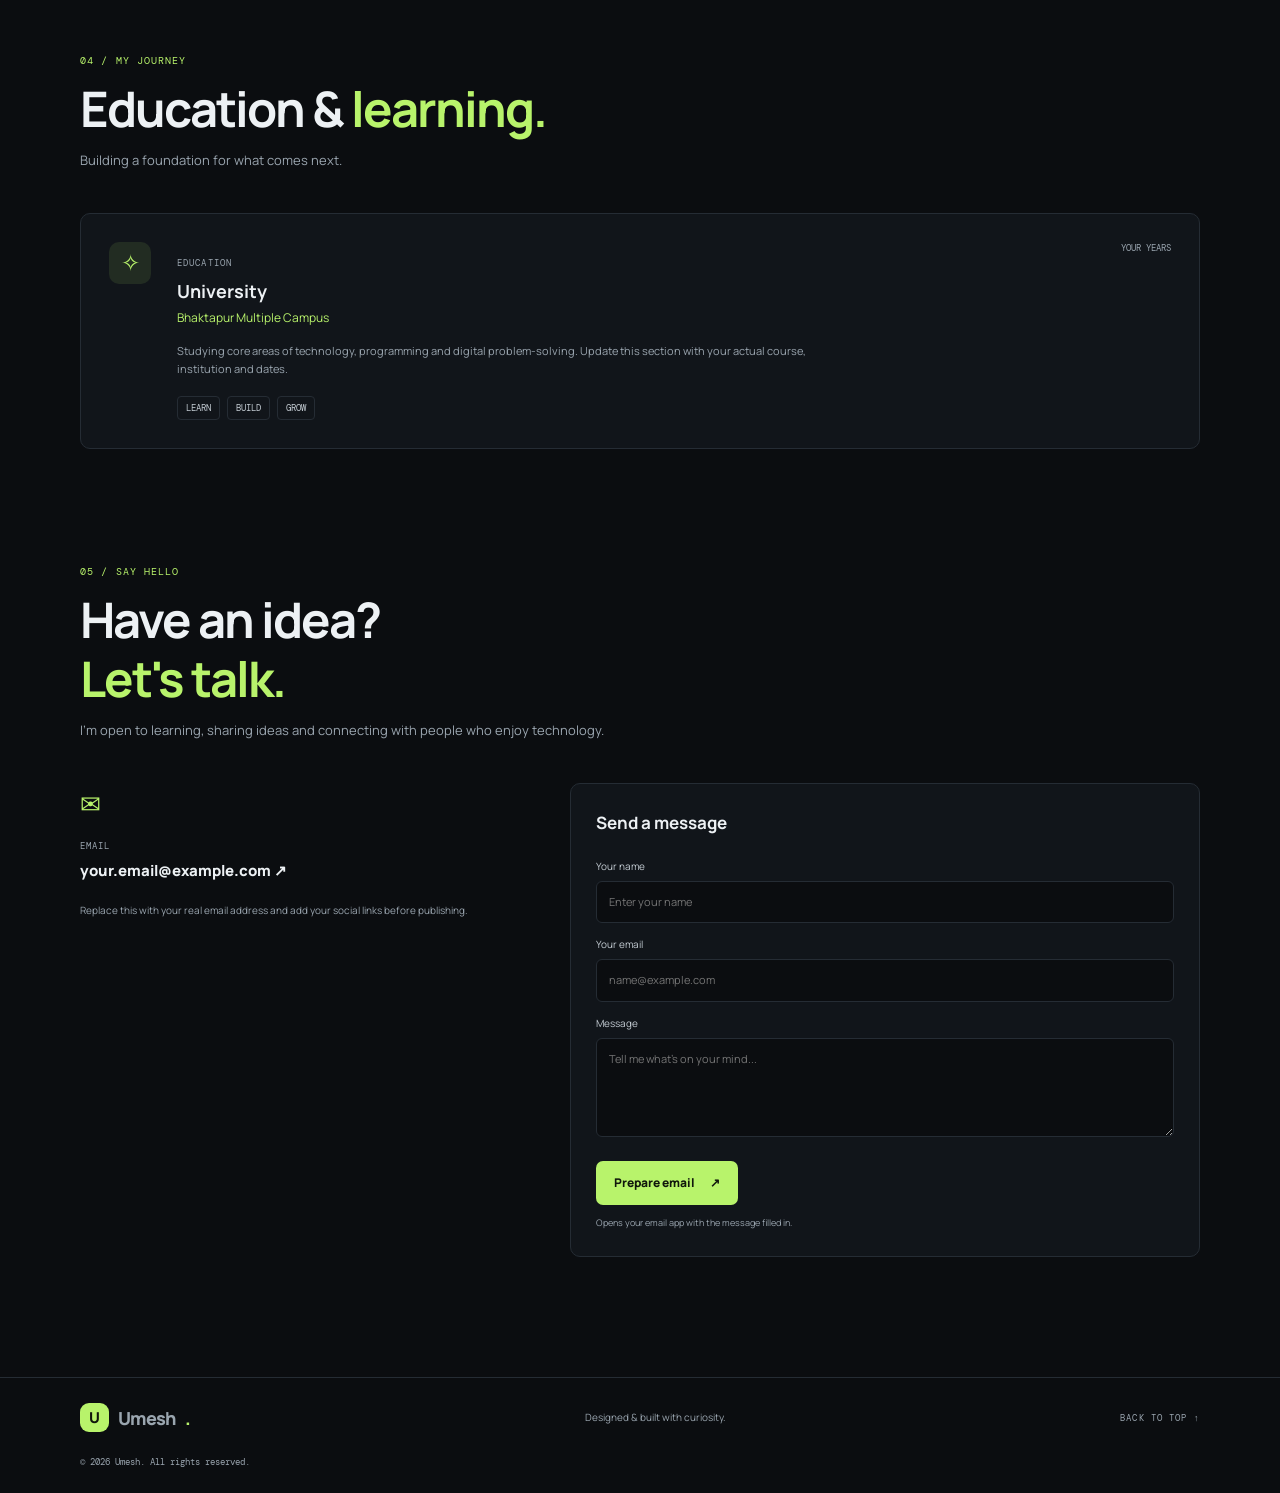
==== commit 62aabfa1: "Initial commit" ====
--- a/index.html
+++ b/index.html
@@ -30,7 +30,7 @@
       <div class="hero-copy">
         <p class="eyebrow"><span class="status-dot"></span> AVAILABLE TO LEARN & COLLABORATE</p>
         <p class="hello">Hello, I'm</p>
-        <h1>Umesh<span class="accent">.</span></h1>
+        <h1>Umesh Shrestha<span class="accent">.</span></h1>
         <h2>Student <span class="muted">/</span> Aspiring Developer</h2>
         <p class="hero-description">I'm passionate about technology, problem-solving and building useful digital experiences. This is my little corner of the web where I share what I'm learning and creating.</p>
         <div class="hero-actions">
@@ -42,7 +42,7 @@
       <div class="profile-card">
         <div class="card-top"><span>MY PROFILE</span><span class="live-dot"></span></div>
         <div class="avatar">U</div>
-        <h3>Umesh</h3><p class="profile-role">Student & Aspiring Developer</p>
+        <h3>Umesh Shrestha</h3><p class="profile-role">Student & Aspiring Developer</p>
         <div class="profile-rule"></div>
         <div class="profile-detail"><span>FOCUS</span><strong>Web & Technology</strong></div>
         <div class="profile-detail"><span>APPROACH</span><strong>Learn by building</strong></div>
@@ -97,12 +97,14 @@
           <div class="project-info"><div class="project-kicker"><span>03 / PROGRAMMING</span></div><h3>Programming Lab Exercises</h3><p>A collection of programming exercises while exploring algorithms and problem-solving.</p><div class="tags"><span>Python</span><span>Logic</span><span>Algorithms</span></div></div>
         </article>
       </div>
-      <p class="small-note">Project descriptions are starter examples. Replace them with your real work before publishing.</p>
+      <p class="small-note">Designed and developed a responsive personal portfolio website to showcase my profile, technical skills, educational background, and projects. The website features a modern user interface, smooth navigation, and dark/light mode functionality.
+
+Technologies: HTML, CSS, JavaScript</p>
     </section>
 
     <section class="section container" id="education">
       <div class="section-heading"><p class="eyebrow">04 / MY JOURNEY</p><h2>Education & <span class="accent">learning.</span></h2><p class="section-subtitle">Building a foundation for what comes next.</p></div>
-      <article class="education-card"><div class="education-icon">✧</div><div><span class="skill-type">EDUCATION</span><h3>Your Degree / Course</h3><p class="education-place">Your College or University</p><p>Studying core areas of technology, programming and digital problem-solving. Update this section with your actual course, institution and dates.</p><div class="tags"><span>LEARN</span><span>BUILD</span><span>GROW</span></div></div><span class="education-date">YOUR YEARS</span></article>
+      <article class="education-card"><div class="education-icon">✧</div><div><span class="skill-type">EDUCATION</span><h3>University</h3><p class="education-place">Bhaktapur Multiple Campus</p><p>Studying core areas of technology, programming and digital problem-solving. Update this section with your actual course, institution and dates.</p><div class="tags"><span>LEARN</span><span>BUILD</span><span>GROW</span></div></div><span class="education-date">YOUR YEARS</span></article>
     </section>
 
     <section class="section container contact-section" id="contact">
